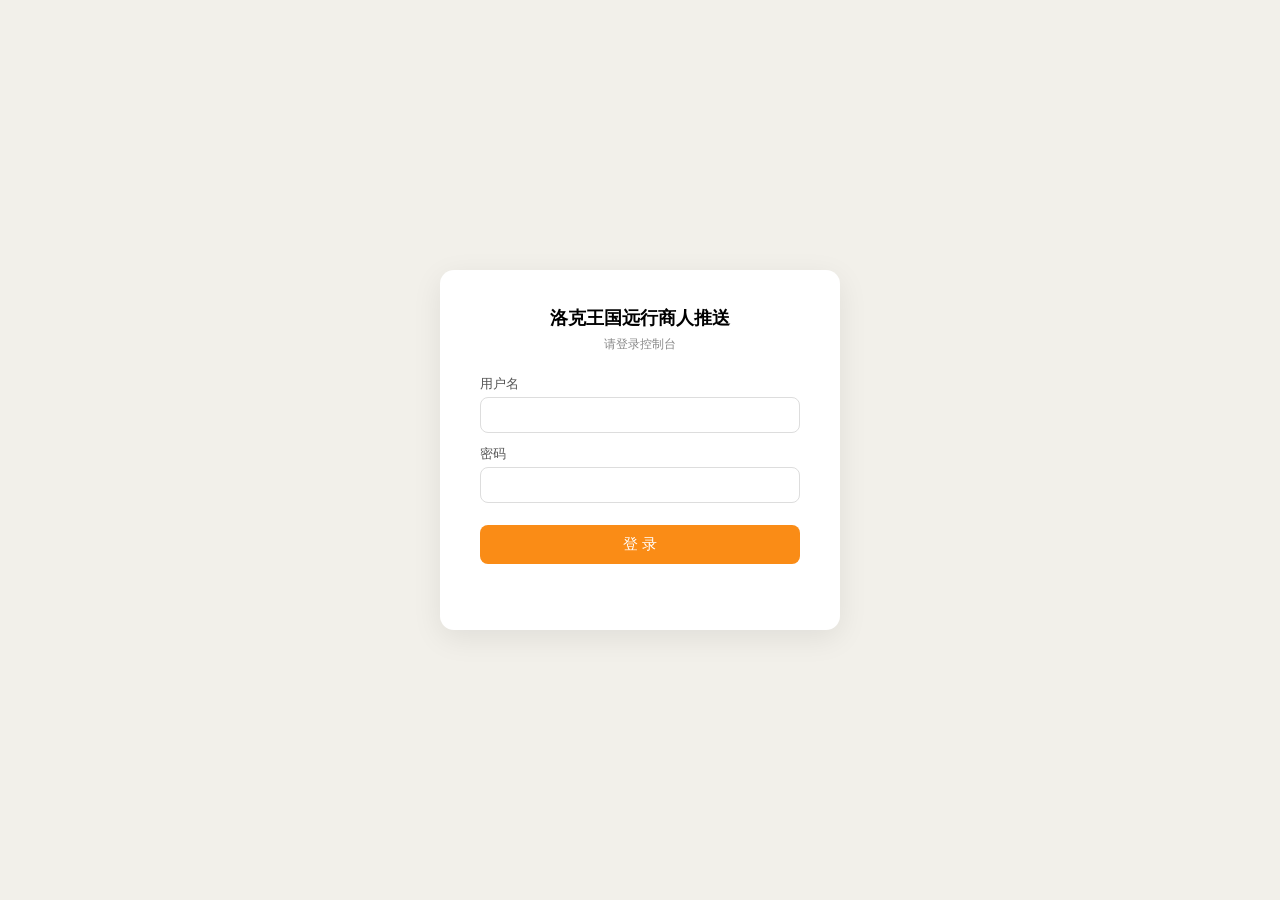
==== app/web/static/login.html @ f7e87cda "洛克王国远行商人推送：多任务多渠道推送 + Web 控制台 - 对接洛克魔法书新版接口 /api/v1/games/rocom/ingame/merchant/info（X-API-Key，202 重" ====
<!doctype html>
<html lang="zh-CN">
<head>
<meta charset="utf-8">
<meta name="viewport" content="width=device-width, initial-scale=1">
<title>登录 · 洛克王国远行商人推送</title>
<style>
  body{margin:0;font-family:system-ui,"Segoe UI","Microsoft YaHei",sans-serif;background:#f2f0ea;
       display:flex;align-items:center;justify-content:center;height:100vh}
  .card{background:#fff;border-radius:14px;padding:36px 40px;width:320px;box-shadow:0 8px 30px rgba(0,0,0,.08)}
  h1{font-size:18px;margin:0 0 6px;text-align:center}
  p.sub{font-size:12px;color:#888;margin:0 0 22px;text-align:center}
  label{display:block;font-size:13px;color:#555;margin:12px 0 4px}
  input{width:100%;box-sizing:border-box;padding:9px 11px;border:1px solid #ddd;border-radius:8px;font-size:14px}
  button{width:100%;margin-top:22px;padding:10px;border:0;border-radius:8px;background:#fa8c16;
         color:#fff;font-size:15px;cursor:pointer}
  button:hover{background:#e07f10}
  .err{color:#d4380d;font-size:13px;margin-top:12px;text-align:center;min-height:18px}
</style>
</head>
<body>
<div class="card">
  <h1>洛克王国远行商人推送</h1>
  <p class="sub">请登录控制台</p>
  <label>用户名</label><input id="u" autocomplete="username">
  <label>密码</label><input id="p" type="password" autocomplete="current-password">
  <button onclick="doLogin()">登 录</button>
  <div class="err" id="err"></div>
</div>
<script>
async function doLogin(){
  const r = await fetch('/api/login',{method:'POST',headers:{'Content-Type':'application/json'},
    body:JSON.stringify({username:u.value,password:p.value})});
  if(r.ok){location.href='/';}else{err.textContent=(await r.json()).detail||'登录失败';}
}
document.addEventListener('keydown',e=>{if(e.key==='Enter')doLogin();});
</script>
</body>
</html>
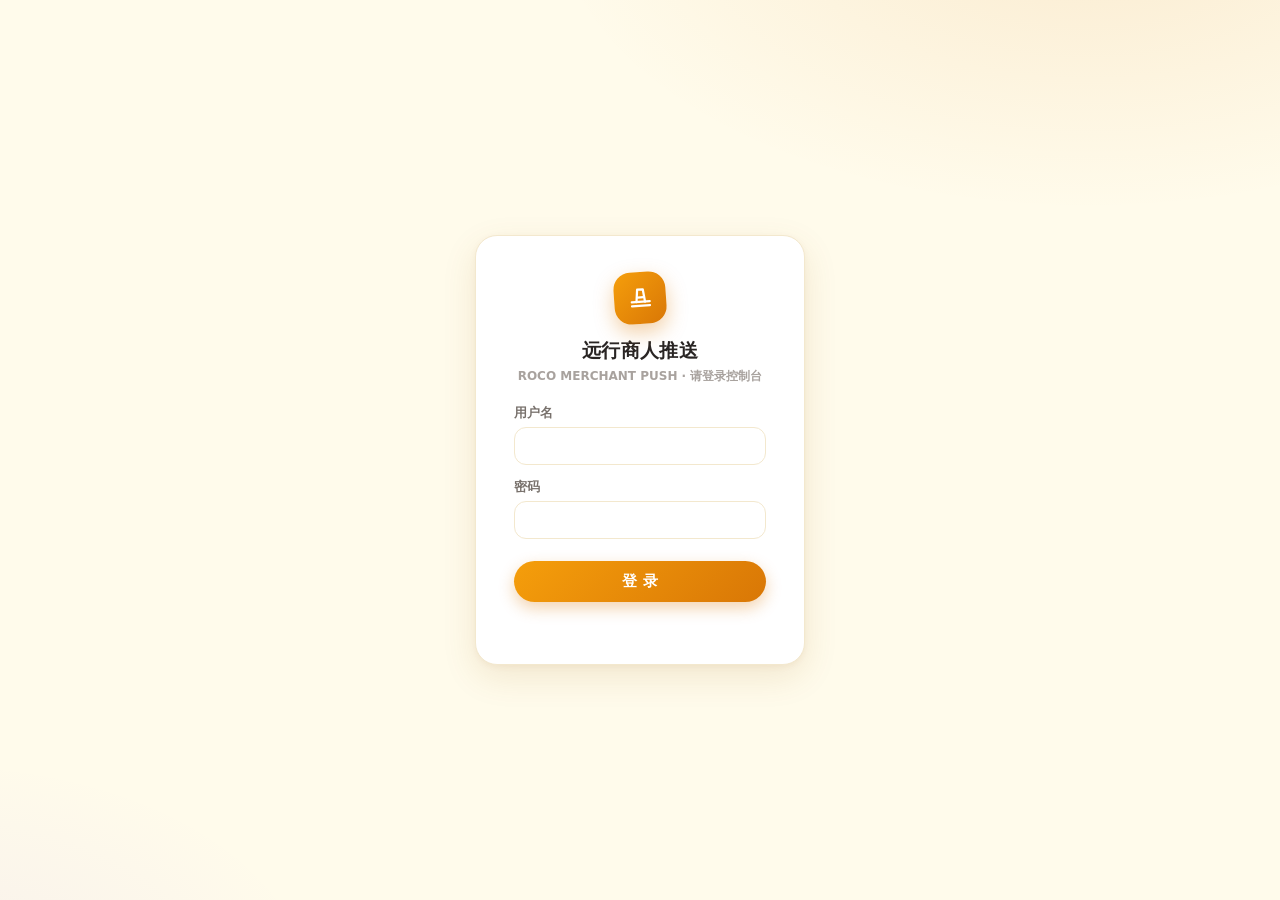
==== commit ae734c73: "WebUI 重构为暖琥珀市集设计：Bento 状态页 + 下次执行倒计时 Hero、emoji 全面替换为 SVG 图标、胶囊导航与按钮、自定义确认弹窗、模板预览卡片化、历史按天卡片化、登录页同风格重" ====
--- a/app/web/static/login.html
+++ b/app/web/static/login.html
@@ -5,23 +5,36 @@
 <meta name="viewport" content="width=device-width, initial-scale=1">
 <title>登录 · 洛克王国远行商人推送</title>
 <style>
-  body{margin:0;font-family:system-ui,"Segoe UI","Microsoft YaHei",sans-serif;background:#f2f0ea;
-       display:flex;align-items:center;justify-content:center;height:100vh}
-  .card{background:#fff;border-radius:14px;padding:36px 40px;width:320px;box-shadow:0 8px 30px rgba(0,0,0,.08)}
-  h1{font-size:18px;margin:0 0 6px;text-align:center}
-  p.sub{font-size:12px;color:#888;margin:0 0 22px;text-align:center}
-  label{display:block;font-size:13px;color:#555;margin:12px 0 4px}
-  input{width:100%;box-sizing:border-box;padding:9px 11px;border:1px solid #ddd;border-radius:8px;font-size:14px}
-  button{width:100%;margin-top:22px;padding:10px;border:0;border-radius:8px;background:#fa8c16;
-         color:#fff;font-size:15px;cursor:pointer}
-  button:hover{background:#e07f10}
-  .err{color:#d4380d;font-size:13px;margin-top:12px;text-align:center;min-height:18px}
+  :root{--amber:#D97706;--amber-deep:#92400E;--line:#F3E8CE;--fg:#292524;--muted:#78716C;--faint:#A8A29E}
+  *{box-sizing:border-box}
+  body{margin:0;font-family:"Nunito","Segoe UI",system-ui,"Microsoft YaHei",sans-serif;
+       background:radial-gradient(900px 500px at 85% -10%,rgba(217,119,6,.12),transparent 60%),
+                  radial-gradient(700px 420px at -5% 110%,rgba(124,58,237,.06),transparent 55%),#FFFBEB;
+       display:flex;align-items:center;justify-content:center;height:100vh;color:var(--fg)}
+  .card{background:#fff;border:1.5px solid var(--line);border-radius:22px;padding:36px 38px 32px;width:330px;
+        box-shadow:0 12px 34px rgba(146,90,10,.12),0 2px 6px rgba(146,90,10,.06)}
+  .mark{width:52px;height:52px;border-radius:17px;background:linear-gradient(135deg,#F59E0B,#D97706);
+        display:grid;place-items:center;margin:0 auto 14px;transform:rotate(-4deg);
+        box-shadow:0 8px 20px rgba(217,119,6,.35)}
+  .mark svg{width:27px;height:27px;stroke:#fff;fill:none;stroke-width:2;stroke-linecap:round;stroke-linejoin:round}
+  h1{font-size:19px;font-weight:900;margin:0 0 4px;text-align:center;letter-spacing:.3px}
+  p.sub{font-size:12px;color:var(--faint);margin:0 0 20px;text-align:center;font-weight:700}
+  label{display:block;font-size:12.5px;font-weight:800;color:var(--muted);margin:14px 0 5px}
+  input{width:100%;padding:10px 14px;border:1.5px solid var(--line);border-radius:12px;font-size:14px;
+        font-family:inherit;transition:.15s;color:var(--fg)}
+  input:focus{outline:none;border-color:var(--amber);box-shadow:0 0 0 3.5px rgba(217,119,6,.14)}
+  button{width:100%;margin-top:22px;padding:11px;border:0;border-radius:99px;font-size:14.5px;font-weight:800;
+         font-family:inherit;cursor:pointer;color:#fff;background:linear-gradient(135deg,#F59E0B,#D97706);
+         box-shadow:0 6px 16px rgba(217,119,6,.32);transition:.15s}
+  button:hover{filter:brightness(1.06)}
+  .err{color:#DC2626;font-size:13px;margin-top:12px;text-align:center;min-height:18px;font-weight:700}
 </style>
 </head>
 <body>
 <div class="card">
-  <h1>洛克王国远行商人推送</h1>
-  <p class="sub">请登录控制台</p>
+  <div class="mark"><svg viewBox="0 0 24 24" aria-hidden="true"><path d="M8.2 15 9.5 4h5L15.8 15"/><path d="M4 15h16"/><path d="M4 18.5h16"/><path d="M9.5 11h5"/></svg></div>
+  <h1>远行商人推送</h1>
+  <p class="sub">ROCO MERCHANT PUSH · 请登录控制台</p>
   <label>用户名</label><input id="u" autocomplete="username">
   <label>密码</label><input id="p" type="password" autocomplete="current-password">
   <button onclick="doLogin()">登 录</button>
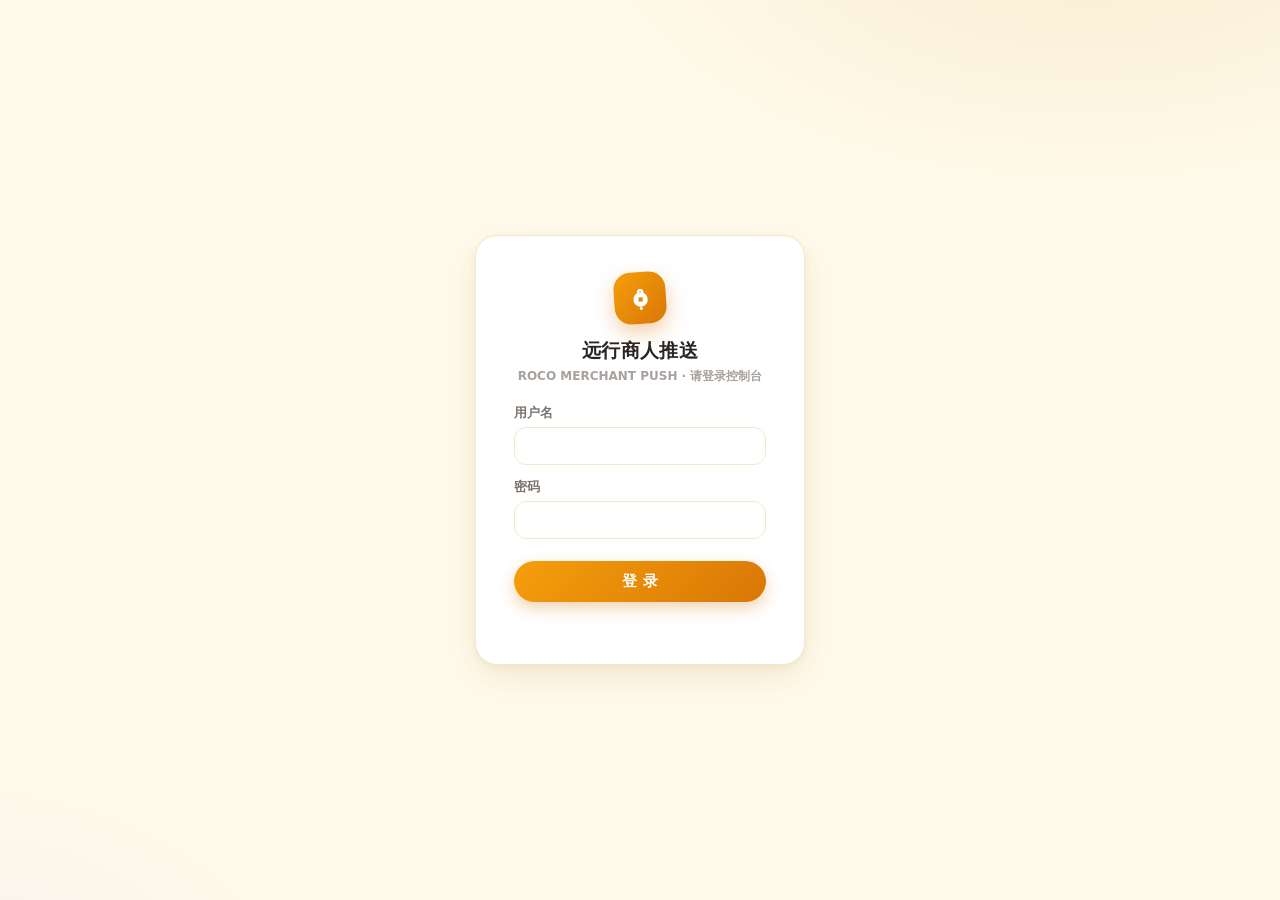
==== commit 3c4e2477: "项目图标重做：铜钱铃（商人铜钱 × 推送铃铛） - 新图标设计：方孔圆钱作铃身 + 顶部悬挂环 + 底部铃坠，白实心镂空方孔透出琥珀渐变底，方孔铜钱点出「商人」身份、铃铛轮廓点出「推送」用途 - 新增" ====
--- a/app/web/static/login.html
+++ b/app/web/static/login.html
@@ -4,6 +4,7 @@
 <meta charset="utf-8">
 <meta name="viewport" content="width=device-width, initial-scale=1">
 <title>登录 · 洛克王国远行商人推送</title>
+<link rel="icon" type="image/svg+xml" href="/static/favicon.svg?v=1">
 <style>
   :root{--amber:#D97706;--amber-deep:#92400E;--line:#F3E8CE;--fg:#292524;--muted:#78716C;--faint:#A8A29E}
   *{box-sizing:border-box}
@@ -32,7 +33,11 @@
 </head>
 <body>
 <div class="card">
-  <div class="mark"><svg viewBox="0 0 24 24" aria-hidden="true"><path d="M8.2 15 9.5 4h5L15.8 15"/><path d="M4 15h16"/><path d="M4 18.5h16"/><path d="M9.5 11h5"/></svg></div>
+  <div class="mark"><svg viewBox="0 0 24 24" aria-hidden="true">
+    <path fill="#fff" stroke="none" fill-rule="evenodd" d="M12 6.5a6.4 6.4 0 1 0 0 12.8 6.4 6.4 0 0 0 0-12.8zm-1.9 4.5h3.8v3.8h-3.8z"/>
+    <path d="M10.1 6.6a1.95 1.95 0 0 1 3.9 0" stroke="#fff" stroke-width="2" fill="none" stroke-linecap="round"/>
+    <circle cx="12" cy="20.9" r="1.35" fill="#fff" stroke="none"/>
+  </svg></div>
   <h1>远行商人推送</h1>
   <p class="sub">ROCO MERCHANT PUSH · 请登录控制台</p>
   <label>用户名</label><input id="u" autocomplete="username">
